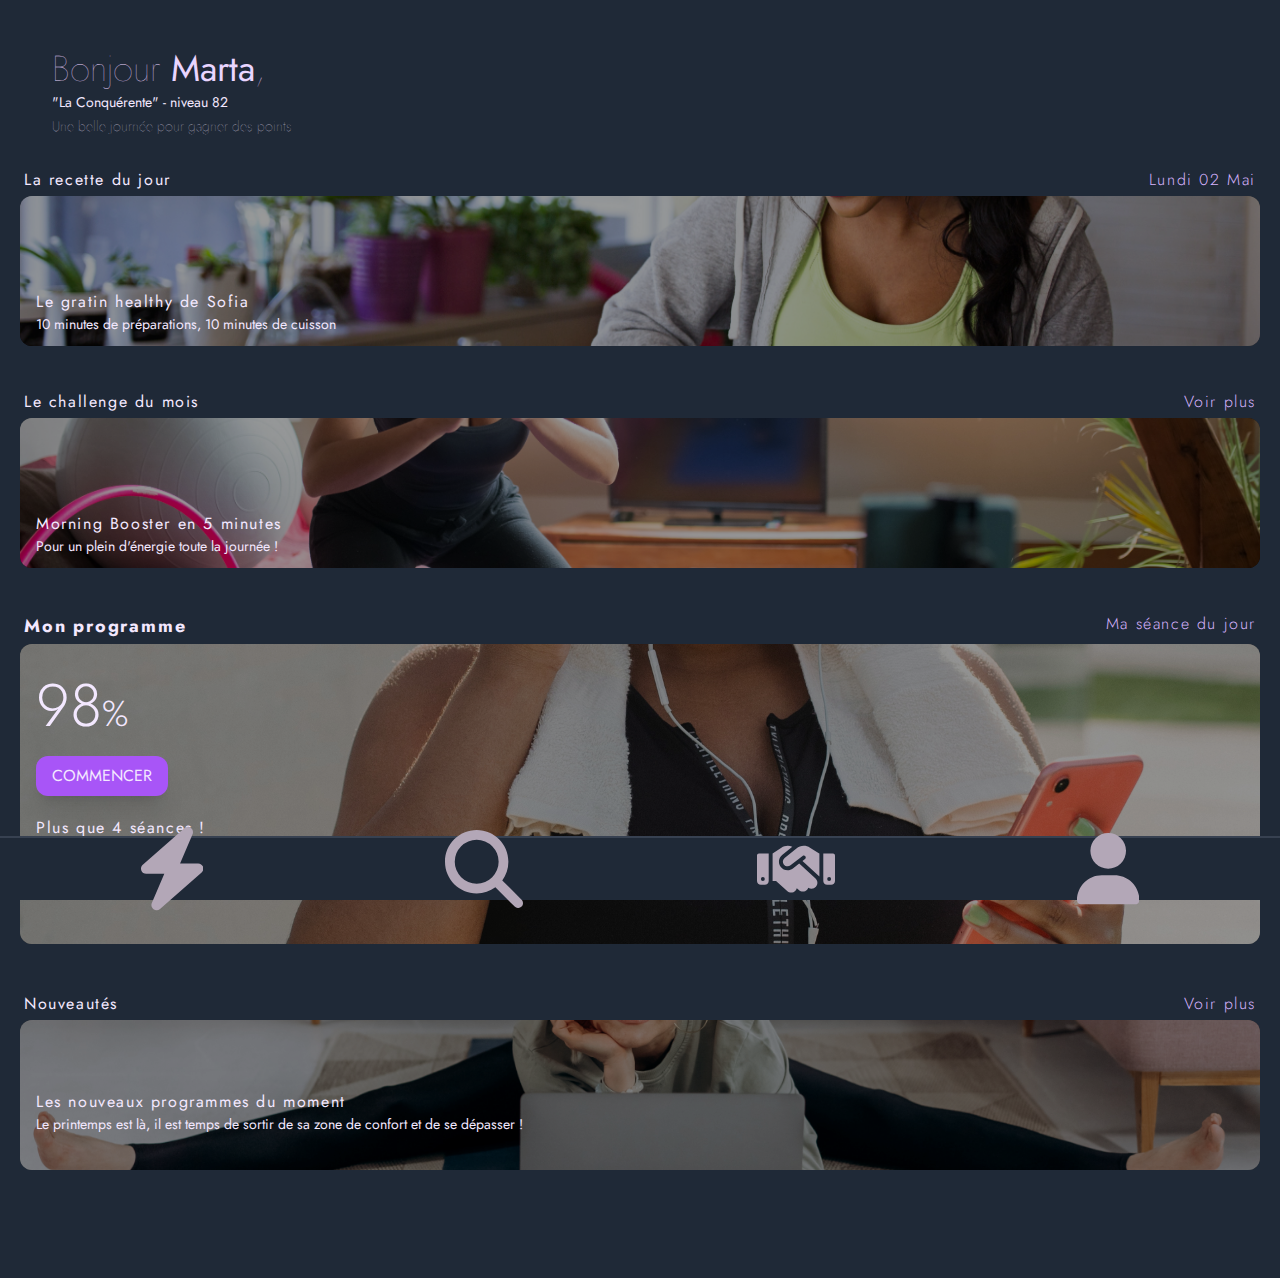
==== src/connected.html @ c0b6ae77 "adds" ====
<html lang="en">
  <head>
    <meta charset="UTF-8" />
    <meta http-equiv="X-UA-Compatible" content="IE=edge" />
    <meta name="viewport" content="width=device-width, initial-scale=1.0" />
    <link href="/src/output.css" rel="stylesheet" />
    <link rel="preconnect" href="https://fonts.googleapis.com">
<link rel="preconnect" href="https://fonts.gstatic.com" crossorigin>
<link href="https://fonts.googleapis.com/css2?family=Jost:ital,wght@0,100;0,200;0,300;0,400;0,500;0,700;0,800;0,900;1,100;1,200;1,300;1,400;1,500;1,600;1,700;1,800;1,900&display=swap" rel="stylesheet">
    <title>AppSport</title>
  </head>
  <body class="bg-gray-800">
        <div class="fixed z-50 bottom-0 w-full bg-gray-800 text-white p-4 flex h-16 border-t-2 border-gray-700">
          <div class="w-full flex items-center">
                <a href="connected.html" class="w-full flex justify-around">
           <svg width="20%" fill="#B3A7B7" class="text-purple-400" xmlns="http://www.w3.org/2000/svg" viewBox="0 0 384 512"><path d="M317.4 44.6c5.9-13.7 1.5-29.7-10.6-38.5s-28.6-8-39.9 1.8l-256 224C.9 240.7-2.6 254.8 2 267.3S18.7 288 32 288H143.5L66.6 467.4c-5.9 13.7-1.5 29.7 10.6 38.5s28.6 8 39.9-1.8l256-224c10-8.8 13.6-22.9 8.9-35.3s-16.6-20.7-30-20.7H240.5L317.4 44.6z"/></svg>
                </svg>
            </a>
        </div>
        <div class="w-full flex items-center">
            <a href="/src/entrainement.html" class="w-full flex justify-around">
                <svg width="25%" fill="#B3A7B7" xmlns="http://www.w3.org/2000/svg" viewBox="0 0 512 512"><path d="M416 208c0 45.9-14.9 88.3-40 122.7L502.6 457.4c12.5 12.5 12.5 32.8 0 45.3s-32.8 12.5-45.3 0L330.7 376c-34.4 25.2-76.8 40-122.7 40C93.1 416 0 322.9 0 208S93.1 0 208 0S416 93.1 416 208zM208 352a144 144 0 1 0 0-288 144 144 0 1 0 0 288z"/></svg>
            </a>
        </div>
        <div class="w-full flex items-center">
            <a href="/src/social.html" class="w-full flex justify-around">
                <svg width="25%" fill="#B3A7B7" xmlns="http://www.w3.org/2000/svg" viewBox="0 0 640 512"><path d="M323.4 85.2l-96.8 78.4c-16.1 13-19.2 36.4-7 53.1c12.9 17.8 38 21.3 55.3 7.8l99.3-77.2c7-5.4 17-4.2 22.5 2.8s4.2 17-2.8 22.5l-20.9 16.2L512 316.8V128h-.7l-3.9-2.5L434.8 79c-15.3-9.8-33.2-15-51.4-15c-21.8 0-43 7.5-60 21.2zm22.8 124.4l-51.7 40.2C263 274.4 217.3 268 193.7 235.6c-22.2-30.5-16.6-73.1 12.7-96.8l83.2-67.3c-11.6-4.9-24.1-7.4-36.8-7.4C234 64 215.7 69.6 200 80l-72 48V352h28.2l91.4 83.4c19.6 17.9 49.9 16.5 67.8-3.1c5.5-6.1 9.2-13.2 11.1-20.6l17 15.6c19.5 17.9 49.9 16.6 67.8-2.9c4.5-4.9 7.8-10.6 9.9-16.5c19.4 13 45.8 10.3 62.1-7.5c17.9-19.5 16.6-49.9-2.9-67.8l-134.2-123zM16 128c-8.8 0-16 7.2-16 16V352c0 17.7 14.3 32 32 32H64c17.7 0 32-14.3 32-32V128H16zM48 320a16 16 0 1 1 0 32 16 16 0 1 1 0-32zM544 128V352c0 17.7 14.3 32 32 32h32c17.7 0 32-14.3 32-32V144c0-8.8-7.2-16-16-16H544zm32 208a16 16 0 1 1 32 0 16 16 0 1 1 -32 0z"/></svg>
            </a>
        </div>
        <div class="w-full flex items-center">
            <a href="/src/user.html"  class="w-full flex justify-around">
                <svg width="20%" fill="#B3A7B7" xmlns="http://www.w3.org/2000/svg" viewBox="0 0 448 512"><path d="M224 256A128 128 0 1 0 224 0a128 128 0 1 0 0 256zm-45.7 48C79.8 304 0 383.8 0 482.3C0 498.7 13.3 512 29.7 512H418.3c16.4 0 29.7-13.3 29.7-29.7C448 383.8 368.2 304 269.7 304H178.3z"/></svg>
            </svg>
        </a>
    </div>
        </div>

        <main class="bg-gray-800 mx-5">
            <h1 class="text-purple-200 text-4xl font-thin pl-8 pt-12">Bonjour <span class="font-normal">Marta</span>,</h1>
            <h2 class="text-purple-100 text-sm font-normal pl-8 pt-1">"La Conquérente" - niveau 82</h2>
            <h2 class="text-purple-100 text-sm font-thin pl-8 pt-1 pb-8">Une belle journée pour gagner des points</h2>


            <a href="#" class="pt-5">
                <div class="flex justify-between pb-1 px-1">
                    <h3 class="text-base text-purple-100 tracking-widest">La recette du jour</h3>
                    <h4 class="text-base text-purple-300 font-light tracking-widest">Lundi 02 Mai</h4>
                </div>

                <a href="" class="">
                    <div class="relative">
                                                    <div class="bg-black w-full h-full rounded-xl z-0 absolute">
                                                        <img class="object-cover w-full h-full rounded-xl" src="../images/cuisine.jpg" alt="">
                                                    </div>

                                                    <div class="bg-black w-full h-1/6 rounded-xl z-20 opacity-40">
                                                    </div>
                    </div>
                    <div class="text-purple-100 -translate-y-14 pl-4">
                        <h4 class="tracking-widest">Le gratin healthy de Sofia</h4>
                        <p class="text-sm">10 minutes de préparations, 10 minutes de cuisson</p>
                    </div>
                </a>
            </a>

            <a href="#" class="py-2">
                <div class="flex justify-between pb-1 px-1">
                    <h3 class="text-base text-purple-100 tracking-widest">Le challenge du mois</h3>
                    <h4 class="text-base text-purple-300 font-light tracking-widest">Voir plus</h4>
                </div>

                <div class="">
                    <div class="relative">
                                                    <div class="bg-black w-full h-full rounded-xl z-0 absolute">
                                                        <img class="object-cover w-full h-full rounded-xl" src="../images/home3.jpg" alt="">
                                                    </div>

                                                    <div class="bg-black w-full h-1/6 rounded-xl z-20 opacity-40">
                                                    </div>
                    </div>
                    <div class="text-purple-100 -translate-y-14 pl-4">
                        <h4 class="tracking-widest">Morning Booster en 5 minutes</h4>
                        <p class="text-sm">Pour un plein d'énergie toute la journée !</p>
                    </div>
                </div>
            </a>

            <a href="#" class="py-2">
                <div class="flex justify-between pb-1 px-1">
                    <h3 class="text-lg text-purple-100 tracking-widest font-bold">Mon programme</h3>
                    <h4 class="text-base text-purple-300 font-light tracking-widest">Ma séance du jour</h4>
                </div>
<div class="text-purple-100 pl-4 first-letter absolute z-20 translate-y-8">
                        <h3 class="text-4xl font-light"><span class="text-6xl">98</span>%</h3>
                        <button href="#" class="bg-purple-500 px-4 py-2 rounded-xl shadow-xl active:bg-purple-800 hover:bg-purple-400 my-5">COMMENCER</button>
                        <h4 class="tracking-widest">Plus que 4 séances !<h4>
                        <p class="text-sm">Chaque jour est une chance de devenir meilleur</p>
                    </div>
                <div class="">
                    <div class="relative">
                                                    <div class="bg-black w-full h-full rounded-xl z-0 absolute">
                                                        <img class="object-cover w-full h-full rounded-xl" src="../images/myprog.jpg" alt="">
                                                    </div>

                                                    <div class="bg-black w-full h-1/3 rounded-xl z-20 opacity-40">
                                                    </div>
                    </div>
                    
                </div>
            </a>

            <a href="#" class="">
                <div class="flex justify-between pb-1 px-1 pt-12">
                    <h3 class="text-base text-purple-100 tracking-widest">Nouveautés</h3>
                    <h4 class="text-base text-purple-300 font-light tracking-widest">Voir plus</h4>
                </div>

                <div class="">
                    <div class="relative">
                                                    <div class="bg-black w-full h-full rounded-xl z-0 absolute">
                                                        <img class="object-cover w-full h-full rounded-xl" src="../images/newprog2.jpg" alt="">
                                                    </div>

                                                    <div class="bg-black w-full h-1/6 rounded-xl z-20 opacity-40">
                                                    </div>
                    </div>
                    <div class="text-purple-100 -translate-y-20 pl-4">
                        <h4 class="tracking-widest">Les nouveaux programmes du moment</h4>
                        <p class="text-sm">Le printemps est là, il est temps de sortir de sa zone de confort et de se dépasser !</p>
                    </div>
                </div>
            </a>
            
            <div class="w-full h-16"></div>

        </main>




  </body>

  <script src="src/index.js"></script>
</html>
---- src/output.css ----
/*
! tailwindcss v3.2.7 | MIT License | https://tailwindcss.com
*/

/*
1. Prevent padding and border from affecting element width. (https://github.com/mozdevs/cssremedy/issues/4)
2. Allow adding a border to an element by just adding a border-width. (https://github.com/tailwindcss/tailwindcss/pull/116)
*/

*,
::before,
::after {
  box-sizing: border-box;
  /* 1 */
  border-width: 0;
  /* 2 */
  border-style: solid;
  /* 2 */
  border-color: #e5e7eb;
  /* 2 */
}

::before,
::after {
  --tw-content: '';
}

/*
1. Use a consistent sensible line-height in all browsers.
2. Prevent adjustments of font size after orientation changes in iOS.
3. Use a more readable tab size.
4. Use the user's configured `sans` font-family by default.
5. Use the user's configured `sans` font-feature-settings by default.
*/

html {
  line-height: 1.5;
  /* 1 */
  -webkit-text-size-adjust: 100%;
  /* 2 */
  -moz-tab-size: 4;
  /* 3 */
  -o-tab-size: 4;
     tab-size: 4;
  /* 3 */
  font-family: ui-sans-serif, system-ui, -apple-system, BlinkMacSystemFont, "Segoe UI", Roboto, "Helvetica Neue", Arial, "Noto Sans", sans-serif, "Apple Color Emoji", "Segoe UI Emoji", "Segoe UI Symbol", "Noto Color Emoji";
  /* 4 */
  font-feature-settings: normal;
  /* 5 */
}

/*
1. Remove the margin in all browsers.
2. Inherit line-height from `html` so users can set them as a class directly on the `html` element.
*/

body {
  margin: 0;
  /* 1 */
  line-height: inherit;
  /* 2 */
}

/*
1. Add the correct height in Firefox.
2. Correct the inheritance of border color in Firefox. (https://bugzilla.mozilla.org/show_bug.cgi?id=190655)
3. Ensure horizontal rules are visible by default.
*/

hr {
  height: 0;
  /* 1 */
  color: inherit;
  /* 2 */
  border-top-width: 1px;
  /* 3 */
}

/*
Add the correct text decoration in Chrome, Edge, and Safari.
*/

abbr:where([title]) {
  -webkit-text-decoration: underline dotted;
          text-decoration: underline dotted;
}

/*
Remove the default font size and weight for headings.
*/

h1,
h2,
h3,
h4,
h5,
h6 {
  font-size: inherit;
  font-weight: inherit;
}

/*
Reset links to optimize for opt-in styling instead of opt-out.
*/

a {
  color: inherit;
  text-decoration: inherit;
}

/*
Add the correct font weight in Edge and Safari.
*/

b,
strong {
  font-weight: bolder;
}

/*
1. Use the user's configured `mono` font family by default.
2. Correct the odd `em` font sizing in all browsers.
*/

code,
kbd,
samp,
pre {
  font-family: ui-monospace, SFMono-Regular, Menlo, Monaco, Consolas, "Liberation Mono", "Courier New", monospace;
  /* 1 */
  font-size: 1em;
  /* 2 */
}

/*
Add the correct font size in all browsers.
*/

small {
  font-size: 80%;
}

/*
Prevent `sub` and `sup` elements from affecting the line height in all browsers.
*/

sub,
sup {
  font-size: 75%;
  line-height: 0;
  position: relative;
  vertical-align: baseline;
}

sub {
  bottom: -0.25em;
}

sup {
  top: -0.5em;
}

/*
1. Remove text indentation from table contents in Chrome and Safari. (https://bugs.chromium.org/p/chromium/issues/detail?id=999088, https://bugs.webkit.org/show_bug.cgi?id=201297)
2. Correct table border color inheritance in all Chrome and Safari. (https://bugs.chromium.org/p/chromium/issues/detail?id=935729, https://bugs.webkit.org/show_bug.cgi?id=195016)
3. Remove gaps between table borders by default.
*/

table {
  text-indent: 0;
  /* 1 */
  border-color: inherit;
  /* 2 */
  border-collapse: collapse;
  /* 3 */
}

/*
1. Change the font styles in all browsers.
2. Remove the margin in Firefox and Safari.
3. Remove default padding in all browsers.
*/

button,
input,
optgroup,
select,
textarea {
  font-family: inherit;
  /* 1 */
  font-size: 100%;
  /* 1 */
  font-weight: inherit;
  /* 1 */
  line-height: inherit;
  /* 1 */
  color: inherit;
  /* 1 */
  margin: 0;
  /* 2 */
  padding: 0;
  /* 3 */
}

/*
Remove the inheritance of text transform in Edge and Firefox.
*/

button,
select {
  text-transform: none;
}

/*
1. Correct the inability to style clickable types in iOS and Safari.
2. Remove default button styles.
*/

button,
[type='button'],
[type='reset'],
[type='submit'] {
  -webkit-appearance: button;
  /* 1 */
  background-color: transparent;
  /* 2 */
  background-image: none;
  /* 2 */
}

/*
Use the modern Firefox focus style for all focusable elements.
*/

:-moz-focusring {
  outline: auto;
}

/*
Remove the additional `:invalid` styles in Firefox. (https://github.com/mozilla/gecko-dev/blob/2f9eacd9d3d995c937b4251a5557d95d494c9be1/layout/style/res/forms.css#L728-L737)
*/

:-moz-ui-invalid {
  box-shadow: none;
}

/*
Add the correct vertical alignment in Chrome and Firefox.
*/

progress {
  vertical-align: baseline;
}

/*
Correct the cursor style of increment and decrement buttons in Safari.
*/

::-webkit-inner-spin-button,
::-webkit-outer-spin-button {
  height: auto;
}

/*
1. Correct the odd appearance in Chrome and Safari.
2. Correct the outline style in Safari.
*/

[type='search'] {
  -webkit-appearance: textfield;
  /* 1 */
  outline-offset: -2px;
  /* 2 */
}

/*
Remove the inner padding in Chrome and Safari on macOS.
*/

::-webkit-search-decoration {
  -webkit-appearance: none;
}

/*
1. Correct the inability to style clickable types in iOS and Safari.
2. Change font properties to `inherit` in Safari.
*/

::-webkit-file-upload-button {
  -webkit-appearance: button;
  /* 1 */
  font: inherit;
  /* 2 */
}

/*
Add the correct display in Chrome and Safari.
*/

summary {
  display: list-item;
}

/*
Removes the default spacing and border for appropriate elements.
*/

blockquote,
dl,
dd,
h1,
h2,
h3,
h4,
h5,
h6,
hr,
figure,
p,
pre {
  margin: 0;
}

fieldset {
  margin: 0;
  padding: 0;
}

legend {
  padding: 0;
}

ol,
ul,
menu {
  list-style: none;
  margin: 0;
  padding: 0;
}

/*
Prevent resizing textareas horizontally by default.
*/

textarea {
  resize: vertical;
}

/*
1. Reset the default placeholder opacity in Firefox. (https://github.com/tailwindlabs/tailwindcss/issues/3300)
2. Set the default placeholder color to the user's configured gray 400 color.
*/

input::-moz-placeholder, textarea::-moz-placeholder {
  opacity: 1;
  /* 1 */
  color: #9ca3af;
  /* 2 */
}

input::placeholder,
textarea::placeholder {
  opacity: 1;
  /* 1 */
  color: #9ca3af;
  /* 2 */
}

/*
Set the default cursor for buttons.
*/

button,
[role="button"] {
  cursor: pointer;
}

/*
Make sure disabled buttons don't get the pointer cursor.
*/

:disabled {
  cursor: default;
}

/*
1. Make replaced elements `display: block` by default. (https://github.com/mozdevs/cssremedy/issues/14)
2. Add `vertical-align: middle` to align replaced elements more sensibly by default. (https://github.com/jensimmons/cssremedy/issues/14#issuecomment-634934210)
   This can trigger a poorly considered lint error in some tools but is included by design.
*/

img,
svg,
video,
canvas,
audio,
iframe,
embed,
object {
  display: block;
  /* 1 */
  vertical-align: middle;
  /* 2 */
}

/*
Constrain images and videos to the parent width and preserve their intrinsic aspect ratio. (https://github.com/mozdevs/cssremedy/issues/14)
*/

img,
video {
  max-width: 100%;
  height: auto;
}

/* Make elements with the HTML hidden attribute stay hidden by default */

[hidden] {
  display: none;
}

*, ::before, ::after {
  --tw-border-spacing-x: 0;
  --tw-border-spacing-y: 0;
  --tw-translate-x: 0;
  --tw-translate-y: 0;
  --tw-rotate: 0;
  --tw-skew-x: 0;
  --tw-skew-y: 0;
  --tw-scale-x: 1;
  --tw-scale-y: 1;
  --tw-pan-x:  ;
  --tw-pan-y:  ;
  --tw-pinch-zoom:  ;
  --tw-scroll-snap-strictness: proximity;
  --tw-ordinal:  ;
  --tw-slashed-zero:  ;
  --tw-numeric-figure:  ;
  --tw-numeric-spacing:  ;
  --tw-numeric-fraction:  ;
  --tw-ring-inset:  ;
  --tw-ring-offset-width: 0px;
  --tw-ring-offset-color: #fff;
  --tw-ring-color: rgb(59 130 246 / 0.5);
  --tw-ring-offset-shadow: 0 0 #0000;
  --tw-ring-shadow: 0 0 #0000;
  --tw-shadow: 0 0 #0000;
  --tw-shadow-colored: 0 0 #0000;
  --tw-blur:  ;
  --tw-brightness:  ;
  --tw-contrast:  ;
  --tw-grayscale:  ;
  --tw-hue-rotate:  ;
  --tw-invert:  ;
  --tw-saturate:  ;
  --tw-sepia:  ;
  --tw-drop-shadow:  ;
  --tw-backdrop-blur:  ;
  --tw-backdrop-brightness:  ;
  --tw-backdrop-contrast:  ;
  --tw-backdrop-grayscale:  ;
  --tw-backdrop-hue-rotate:  ;
  --tw-backdrop-invert:  ;
  --tw-backdrop-opacity:  ;
  --tw-backdrop-saturate:  ;
  --tw-backdrop-sepia:  ;
}

::backdrop {
  --tw-border-spacing-x: 0;
  --tw-border-spacing-y: 0;
  --tw-translate-x: 0;
  --tw-translate-y: 0;
  --tw-rotate: 0;
  --tw-skew-x: 0;
  --tw-skew-y: 0;
  --tw-scale-x: 1;
  --tw-scale-y: 1;
  --tw-pan-x:  ;
  --tw-pan-y:  ;
  --tw-pinch-zoom:  ;
  --tw-scroll-snap-strictness: proximity;
  --tw-ordinal:  ;
  --tw-slashed-zero:  ;
  --tw-numeric-figure:  ;
  --tw-numeric-spacing:  ;
  --tw-numeric-fraction:  ;
  --tw-ring-inset:  ;
  --tw-ring-offset-width: 0px;
  --tw-ring-offset-color: #fff;
  --tw-ring-color: rgb(59 130 246 / 0.5);
  --tw-ring-offset-shadow: 0 0 #0000;
  --tw-ring-shadow: 0 0 #0000;
  --tw-shadow: 0 0 #0000;
  --tw-shadow-colored: 0 0 #0000;
  --tw-blur:  ;
  --tw-brightness:  ;
  --tw-contrast:  ;
  --tw-grayscale:  ;
  --tw-hue-rotate:  ;
  --tw-invert:  ;
  --tw-saturate:  ;
  --tw-sepia:  ;
  --tw-drop-shadow:  ;
  --tw-backdrop-blur:  ;
  --tw-backdrop-brightness:  ;
  --tw-backdrop-contrast:  ;
  --tw-backdrop-grayscale:  ;
  --tw-backdrop-hue-rotate:  ;
  --tw-backdrop-invert:  ;
  --tw-backdrop-opacity:  ;
  --tw-backdrop-saturate:  ;
  --tw-backdrop-sepia:  ;
}

.sr-only {
  position: absolute;
  width: 1px;
  height: 1px;
  padding: 0;
  margin: -1px;
  overflow: hidden;
  clip: rect(0, 0, 0, 0);
  white-space: nowrap;
  border-width: 0;
}

.pointer-events-none {
  pointer-events: none;
}

.fixed {
  position: fixed;
}

.absolute {
  position: absolute;
}

.relative {
  position: relative;
}

.inset-y-0 {
  top: 0px;
  bottom: 0px;
}

.bottom-0 {
  bottom: 0px;
}

.left-0 {
  left: 0px;
}

.top-3 {
  top: 0.75rem;
}

.top-20 {
  top: 5rem;
}

.right-10 {
  right: 2.5rem;
}

.bottom-2 {
  bottom: 0.5rem;
}

.bottom-4 {
  bottom: 1rem;
}

.right-4 {
  right: 1rem;
}

.top-2 {
  top: 0.5rem;
}

.right-3 {
  right: 0.75rem;
}

.left-3 {
  left: 0.75rem;
}

.left-4 {
  left: 1rem;
}

.z-0 {
  z-index: 0;
}

.z-20 {
  z-index: 20;
}

.z-50 {
  z-index: 50;
}

.mx-5 {
  margin-left: 1.25rem;
  margin-right: 1.25rem;
}

.my-5 {
  margin-top: 1.25rem;
  margin-bottom: 1.25rem;
}

.my-1 {
  margin-top: 0.25rem;
  margin-bottom: 0.25rem;
}

.my-3 {
  margin-top: 0.75rem;
  margin-bottom: 0.75rem;
}

.my-4 {
  margin-top: 1rem;
  margin-bottom: 1rem;
}

.my-10 {
  margin-top: 2.5rem;
  margin-bottom: 2.5rem;
}

.mx-2 {
  margin-left: 0.5rem;
  margin-right: 0.5rem;
}

.mx-4 {
  margin-left: 1rem;
  margin-right: 1rem;
}

.mx-1 {
  margin-left: 0.25rem;
  margin-right: 0.25rem;
}

.mx-20 {
  margin-left: 5rem;
  margin-right: 5rem;
}

.mx-12 {
  margin-left: 3rem;
  margin-right: 3rem;
}

.mx-11 {
  margin-left: 2.75rem;
  margin-right: 2.75rem;
}

.-ml-1 {
  margin-left: -0.25rem;
}

.-mr-1 {
  margin-right: -0.25rem;
}

.mb-2 {
  margin-bottom: 0.5rem;
}

.mb-6 {
  margin-bottom: 1.5rem;
}

.ml-2 {
  margin-left: 0.5rem;
}

.mr-2 {
  margin-right: 0.5rem;
}

.mb-10 {
  margin-bottom: 2.5rem;
}

.mt-20 {
  margin-top: 5rem;
}

.mt-10 {
  margin-top: 2.5rem;
}

.block {
  display: block;
}

.flex {
  display: flex;
}

.inline-flex {
  display: inline-flex;
}

.h-1\/3 {
  height: 33.333333%;
}

.h-1\/6 {
  height: 16.666667%;
}

.h-10 {
  height: 2.5rem;
}

.h-24 {
  height: 6rem;
}

.h-28 {
  height: 7rem;
}

.h-3 {
  height: 0.75rem;
}

.h-4 {
  height: 1rem;
}

.h-5 {
  height: 1.25rem;
}

.h-full {
  height: 100%;
}

.h-20 {
  height: 5rem;
}

.h-16 {
  height: 4rem;
}

.w-10 {
  width: 2.5rem;
}

.w-28 {
  width: 7rem;
}

.w-4 {
  width: 1rem;
}

.w-5 {
  width: 1.25rem;
}

.w-7 {
  width: 1.75rem;
}

.w-full {
  width: 100%;
}

.w-20 {
  width: 5rem;
}

.w-1\/3 {
  width: 33.333333%;
}

.w-1\/2 {
  width: 50%;
}

.-translate-y-14 {
  --tw-translate-y: -3.5rem;
  transform: translate(var(--tw-translate-x), var(--tw-translate-y)) rotate(var(--tw-rotate)) skewX(var(--tw-skew-x)) skewY(var(--tw-skew-y)) scaleX(var(--tw-scale-x)) scaleY(var(--tw-scale-y));
}

.-translate-y-20 {
  --tw-translate-y: -5rem;
  transform: translate(var(--tw-translate-x), var(--tw-translate-y)) rotate(var(--tw-rotate)) skewX(var(--tw-skew-x)) skewY(var(--tw-skew-y)) scaleX(var(--tw-scale-x)) scaleY(var(--tw-scale-y));
}

.translate-y-8 {
  --tw-translate-y: 2rem;
  transform: translate(var(--tw-translate-x), var(--tw-translate-y)) rotate(var(--tw-rotate)) skewX(var(--tw-skew-x)) skewY(var(--tw-skew-y)) scaleX(var(--tw-scale-x)) scaleY(var(--tw-scale-y));
}

.flex-col {
  flex-direction: column;
}

.items-start {
  align-items: flex-start;
}

.items-end {
  align-items: flex-end;
}

.items-center {
  align-items: center;
}

.justify-center {
  justify-content: center;
}

.justify-between {
  justify-content: space-between;
}

.justify-around {
  justify-content: space-around;
}

.gap-10 {
  gap: 2.5rem;
}

.gap-4 {
  gap: 1rem;
}

.gap-6 {
  gap: 1.5rem;
}

.gap-5 {
  gap: 1.25rem;
}

.gap-2 {
  gap: 0.5rem;
}

.overflow-hidden {
  overflow: hidden;
}

.rounded {
  border-radius: 0.25rem;
}

.rounded-full {
  border-radius: 9999px;
}

.rounded-lg {
  border-radius: 0.5rem;
}

.rounded-xl {
  border-radius: 0.75rem;
}

.rounded-md {
  border-radius: 0.375rem;
}

.border {
  border-width: 1px;
}

.border-t-2 {
  border-top-width: 2px;
}

.border-blue-700 {
  --tw-border-opacity: 1;
  border-color: rgb(29 78 216 / var(--tw-border-opacity));
}

.border-gray-200 {
  --tw-border-opacity: 1;
  border-color: rgb(229 231 235 / var(--tw-border-opacity));
}

.border-gray-300 {
  --tw-border-opacity: 1;
  border-color: rgb(209 213 219 / var(--tw-border-opacity));
}

.border-gray-700 {
  --tw-border-opacity: 1;
  border-color: rgb(55 65 81 / var(--tw-border-opacity));
}

.bg-\[\#050708\] {
  --tw-bg-opacity: 1;
  background-color: rgb(5 7 8 / var(--tw-bg-opacity));
}

.bg-black {
  --tw-bg-opacity: 1;
  background-color: rgb(0 0 0 / var(--tw-bg-opacity));
}

.bg-blue-700 {
  --tw-bg-opacity: 1;
  background-color: rgb(29 78 216 / var(--tw-bg-opacity));
}

.bg-gray-50 {
  --tw-bg-opacity: 1;
  background-color: rgb(249 250 251 / var(--tw-bg-opacity));
}

.bg-gray-800 {
  --tw-bg-opacity: 1;
  background-color: rgb(31 41 55 / var(--tw-bg-opacity));
}

.bg-purple-500 {
  --tw-bg-opacity: 1;
  background-color: rgb(168 85 247 / var(--tw-bg-opacity));
}

.bg-red-500 {
  --tw-bg-opacity: 1;
  background-color: rgb(239 68 68 / var(--tw-bg-opacity));
}

.bg-white {
  --tw-bg-opacity: 1;
  background-color: rgb(255 255 255 / var(--tw-bg-opacity));
}

.bg-slate-700 {
  --tw-bg-opacity: 1;
  background-color: rgb(51 65 85 / var(--tw-bg-opacity));
}

.bg-slate-800 {
  --tw-bg-opacity: 1;
  background-color: rgb(30 41 59 / var(--tw-bg-opacity));
}

.bg-slate-900 {
  --tw-bg-opacity: 1;
  background-color: rgb(15 23 42 / var(--tw-bg-opacity));
}

.bg-slate-600 {
  --tw-bg-opacity: 1;
  background-color: rgb(71 85 105 / var(--tw-bg-opacity));
}

.object-cover {
  -o-object-fit: cover;
     object-fit: cover;
}

.p-2 {
  padding: 0.5rem;
}

.p-2\.5 {
  padding: 0.625rem;
}

.p-4 {
  padding: 1rem;
}

.p-1 {
  padding: 0.25rem;
}

.px-1 {
  padding-left: 0.25rem;
  padding-right: 0.25rem;
}

.px-4 {
  padding-left: 1rem;
  padding-right: 1rem;
}

.px-5 {
  padding-left: 1.25rem;
  padding-right: 1.25rem;
}

.py-10 {
  padding-top: 2.5rem;
  padding-bottom: 2.5rem;
}

.py-2 {
  padding-top: 0.5rem;
  padding-bottom: 0.5rem;
}

.py-2\.5 {
  padding-top: 0.625rem;
  padding-bottom: 0.625rem;
}

.py-8 {
  padding-top: 2rem;
  padding-bottom: 2rem;
}

.px-6 {
  padding-left: 1.5rem;
  padding-right: 1.5rem;
}

.px-8 {
  padding-left: 2rem;
  padding-right: 2rem;
}

.pb-1 {
  padding-bottom: 0.25rem;
}

.pb-10 {
  padding-bottom: 2.5rem;
}

.pb-4 {
  padding-bottom: 1rem;
}

.pb-8 {
  padding-bottom: 2rem;
}

.pl-10 {
  padding-left: 2.5rem;
}

.pl-3 {
  padding-left: 0.75rem;
}

.pl-4 {
  padding-left: 1rem;
}

.pl-8 {
  padding-left: 2rem;
}

.pt-1 {
  padding-top: 0.25rem;
}

.pt-10 {
  padding-top: 2.5rem;
}

.pt-12 {
  padding-top: 3rem;
}

.pt-20 {
  padding-top: 5rem;
}

.pt-5 {
  padding-top: 1.25rem;
}

.pt-8 {
  padding-top: 2rem;
}

.pt-4 {
  padding-top: 1rem;
}

.pb-2 {
  padding-bottom: 0.5rem;
}

.text-center {
  text-align: center;
}

.text-3xl {
  font-size: 1.875rem;
  line-height: 2.25rem;
}

.text-4xl {
  font-size: 2.25rem;
  line-height: 2.5rem;
}

.text-6xl {
  font-size: 3.75rem;
  line-height: 1;
}

.text-base {
  font-size: 1rem;
  line-height: 1.5rem;
}

.text-lg {
  font-size: 1.125rem;
  line-height: 1.75rem;
}

.text-sm {
  font-size: 0.875rem;
  line-height: 1.25rem;
}

.text-xl {
  font-size: 1.25rem;
  line-height: 1.75rem;
}

.text-xs {
  font-size: 0.75rem;
  line-height: 1rem;
}

.font-bold {
  font-weight: 700;
}

.font-light {
  font-weight: 300;
}

.font-medium {
  font-weight: 500;
}

.font-normal {
  font-weight: 400;
}

.font-thin {
  font-weight: 100;
}

.uppercase {
  text-transform: uppercase;
}

.italic {
  font-style: italic;
}

.tracking-widest {
  letter-spacing: 0.1em;
}

.text-black {
  --tw-text-opacity: 1;
  color: rgb(0 0 0 / var(--tw-text-opacity));
}

.text-blue-600 {
  --tw-text-opacity: 1;
  color: rgb(37 99 235 / var(--tw-text-opacity));
}

.text-gray-500 {
  --tw-text-opacity: 1;
  color: rgb(107 114 128 / var(--tw-text-opacity));
}

.text-gray-900 {
  --tw-text-opacity: 1;
  color: rgb(17 24 39 / var(--tw-text-opacity));
}

.text-purple-100 {
  --tw-text-opacity: 1;
  color: rgb(243 232 255 / var(--tw-text-opacity));
}

.text-purple-200 {
  --tw-text-opacity: 1;
  color: rgb(233 213 255 / var(--tw-text-opacity));
}

.text-purple-300 {
  --tw-text-opacity: 1;
  color: rgb(216 180 254 / var(--tw-text-opacity));
}

.text-purple-400 {
  --tw-text-opacity: 1;
  color: rgb(192 132 252 / var(--tw-text-opacity));
}

.text-red-500 {
  --tw-text-opacity: 1;
  color: rgb(239 68 68 / var(--tw-text-opacity));
}

.text-slate-800 {
  --tw-text-opacity: 1;
  color: rgb(30 41 59 / var(--tw-text-opacity));
}

.text-white {
  --tw-text-opacity: 1;
  color: rgb(255 255 255 / var(--tw-text-opacity));
}

.text-slate-700 {
  --tw-text-opacity: 1;
  color: rgb(51 65 85 / var(--tw-text-opacity));
}

.underline {
  text-decoration-line: underline;
}

.opacity-40 {
  opacity: 0.4;
}

.shadow-sm {
  --tw-shadow: 0 1px 2px 0 rgb(0 0 0 / 0.05);
  --tw-shadow-colored: 0 1px 2px 0 var(--tw-shadow-color);
  box-shadow: var(--tw-ring-offset-shadow, 0 0 #0000), var(--tw-ring-shadow, 0 0 #0000), var(--tw-shadow);
}

.shadow-xl {
  --tw-shadow: 0 20px 25px -5px rgb(0 0 0 / 0.1), 0 8px 10px -6px rgb(0 0 0 / 0.1);
  --tw-shadow-colored: 0 20px 25px -5px var(--tw-shadow-color), 0 8px 10px -6px var(--tw-shadow-color);
  box-shadow: var(--tw-ring-offset-shadow, 0 0 #0000), var(--tw-ring-shadow, 0 0 #0000), var(--tw-shadow);
}

body {
  font-family: 'Jost', sans-serif;
}

/* npx tailwindcss -i ./src/input.css -o ./src/output.css --watch */

.hover\:bg-\[\#050708\]\/80:hover {
  background-color: rgb(5 7 8 / 0.8);
}

.hover\:bg-blue-800:hover {
  --tw-bg-opacity: 1;
  background-color: rgb(30 64 175 / var(--tw-bg-opacity));
}

.hover\:bg-gray-100:hover {
  --tw-bg-opacity: 1;
  background-color: rgb(243 244 246 / var(--tw-bg-opacity));
}

.hover\:bg-purple-400:hover {
  --tw-bg-opacity: 1;
  background-color: rgb(192 132 252 / var(--tw-bg-opacity));
}

.hover\:bg-red-400:hover {
  --tw-bg-opacity: 1;
  background-color: rgb(248 113 113 / var(--tw-bg-opacity));
}

.hover\:underline:hover {
  text-decoration-line: underline;
}

.focus\:border-blue-500:focus {
  --tw-border-opacity: 1;
  border-color: rgb(59 130 246 / var(--tw-border-opacity));
}

.focus\:outline-none:focus {
  outline: 2px solid transparent;
  outline-offset: 2px;
}

.focus\:ring-4:focus {
  --tw-ring-offset-shadow: var(--tw-ring-inset) 0 0 0 var(--tw-ring-offset-width) var(--tw-ring-offset-color);
  --tw-ring-shadow: var(--tw-ring-inset) 0 0 0 calc(4px + var(--tw-ring-offset-width)) var(--tw-ring-color);
  box-shadow: var(--tw-ring-offset-shadow), var(--tw-ring-shadow), var(--tw-shadow, 0 0 #0000);
}

.focus\:ring-\[\#050708\]\/50:focus {
  --tw-ring-color: rgb(5 7 8 / 0.5);
}

.focus\:ring-blue-300:focus {
  --tw-ring-opacity: 1;
  --tw-ring-color: rgb(147 197 253 / var(--tw-ring-opacity));
}

.focus\:ring-blue-500:focus {
  --tw-ring-opacity: 1;
  --tw-ring-color: rgb(59 130 246 / var(--tw-ring-opacity));
}

.focus\:ring-gray-100:focus {
  --tw-ring-opacity: 1;
  --tw-ring-color: rgb(243 244 246 / var(--tw-ring-opacity));
}

.active\:bg-purple-800:active {
  --tw-bg-opacity: 1;
  background-color: rgb(107 33 168 / var(--tw-bg-opacity));
}

.active\:bg-red-800:active {
  --tw-bg-opacity: 1;
  background-color: rgb(153 27 27 / var(--tw-bg-opacity));
}

@media (prefers-color-scheme: dark) {
  .dark\:border-gray-600 {
    --tw-border-opacity: 1;
    border-color: rgb(75 85 99 / var(--tw-border-opacity));
  }

  .dark\:border-gray-700 {
    --tw-border-opacity: 1;
    border-color: rgb(55 65 81 / var(--tw-border-opacity));
  }

  .dark\:bg-blue-600 {
    --tw-bg-opacity: 1;
    background-color: rgb(37 99 235 / var(--tw-bg-opacity));
  }

  .dark\:bg-gray-700 {
    --tw-bg-opacity: 1;
    background-color: rgb(55 65 81 / var(--tw-bg-opacity));
  }

  .dark\:bg-gray-800 {
    --tw-bg-opacity: 1;
    background-color: rgb(31 41 55 / var(--tw-bg-opacity));
  }

  .dark\:bg-white {
    --tw-bg-opacity: 1;
    background-color: rgb(255 255 255 / var(--tw-bg-opacity));
  }

  .dark\:text-blue-500 {
    --tw-text-opacity: 1;
    color: rgb(59 130 246 / var(--tw-text-opacity));
  }

  .dark\:text-gray-300 {
    --tw-text-opacity: 1;
    color: rgb(209 213 219 / var(--tw-text-opacity));
  }

  .dark\:text-gray-400 {
    --tw-text-opacity: 1;
    color: rgb(156 163 175 / var(--tw-text-opacity));
  }

  .dark\:text-gray-900 {
    --tw-text-opacity: 1;
    color: rgb(17 24 39 / var(--tw-text-opacity));
  }

  .dark\:text-white {
    --tw-text-opacity: 1;
    color: rgb(255 255 255 / var(--tw-text-opacity));
  }

  .dark\:placeholder-gray-400::-moz-placeholder {
    --tw-placeholder-opacity: 1;
    color: rgb(156 163 175 / var(--tw-placeholder-opacity));
  }

  .dark\:placeholder-gray-400::placeholder {
    --tw-placeholder-opacity: 1;
    color: rgb(156 163 175 / var(--tw-placeholder-opacity));
  }

  .dark\:ring-offset-gray-800 {
    --tw-ring-offset-color: #1f2937;
  }

  .dark\:hover\:bg-\[\#050708\]\/40:hover {
    background-color: rgb(5 7 8 / 0.4);
  }

  .dark\:hover\:bg-blue-700:hover {
    --tw-bg-opacity: 1;
    background-color: rgb(29 78 216 / var(--tw-bg-opacity));
  }

  .dark\:hover\:bg-gray-200:hover {
    --tw-bg-opacity: 1;
    background-color: rgb(229 231 235 / var(--tw-bg-opacity));
  }

  .dark\:hover\:bg-gray-700:hover {
    --tw-bg-opacity: 1;
    background-color: rgb(55 65 81 / var(--tw-bg-opacity));
  }

  .dark\:focus\:border-blue-500:focus {
    --tw-border-opacity: 1;
    border-color: rgb(59 130 246 / var(--tw-border-opacity));
  }

  .dark\:focus\:ring-blue-500:focus {
    --tw-ring-opacity: 1;
    --tw-ring-color: rgb(59 130 246 / var(--tw-ring-opacity));
  }

  .dark\:focus\:ring-blue-600:focus {
    --tw-ring-opacity: 1;
    --tw-ring-color: rgb(37 99 235 / var(--tw-ring-opacity));
  }

  .dark\:focus\:ring-blue-800:focus {
    --tw-ring-opacity: 1;
    --tw-ring-color: rgb(30 64 175 / var(--tw-ring-opacity));
  }

  .dark\:focus\:ring-gray-600:focus {
    --tw-ring-opacity: 1;
    --tw-ring-color: rgb(75 85 99 / var(--tw-ring-opacity));
  }

  .dark\:focus\:ring-gray-800:focus {
    --tw-ring-opacity: 1;
    --tw-ring-color: rgb(31 41 55 / var(--tw-ring-opacity));
  }

  .dark\:focus\:ring-offset-gray-800:focus {
    --tw-ring-offset-color: #1f2937;
  }
}
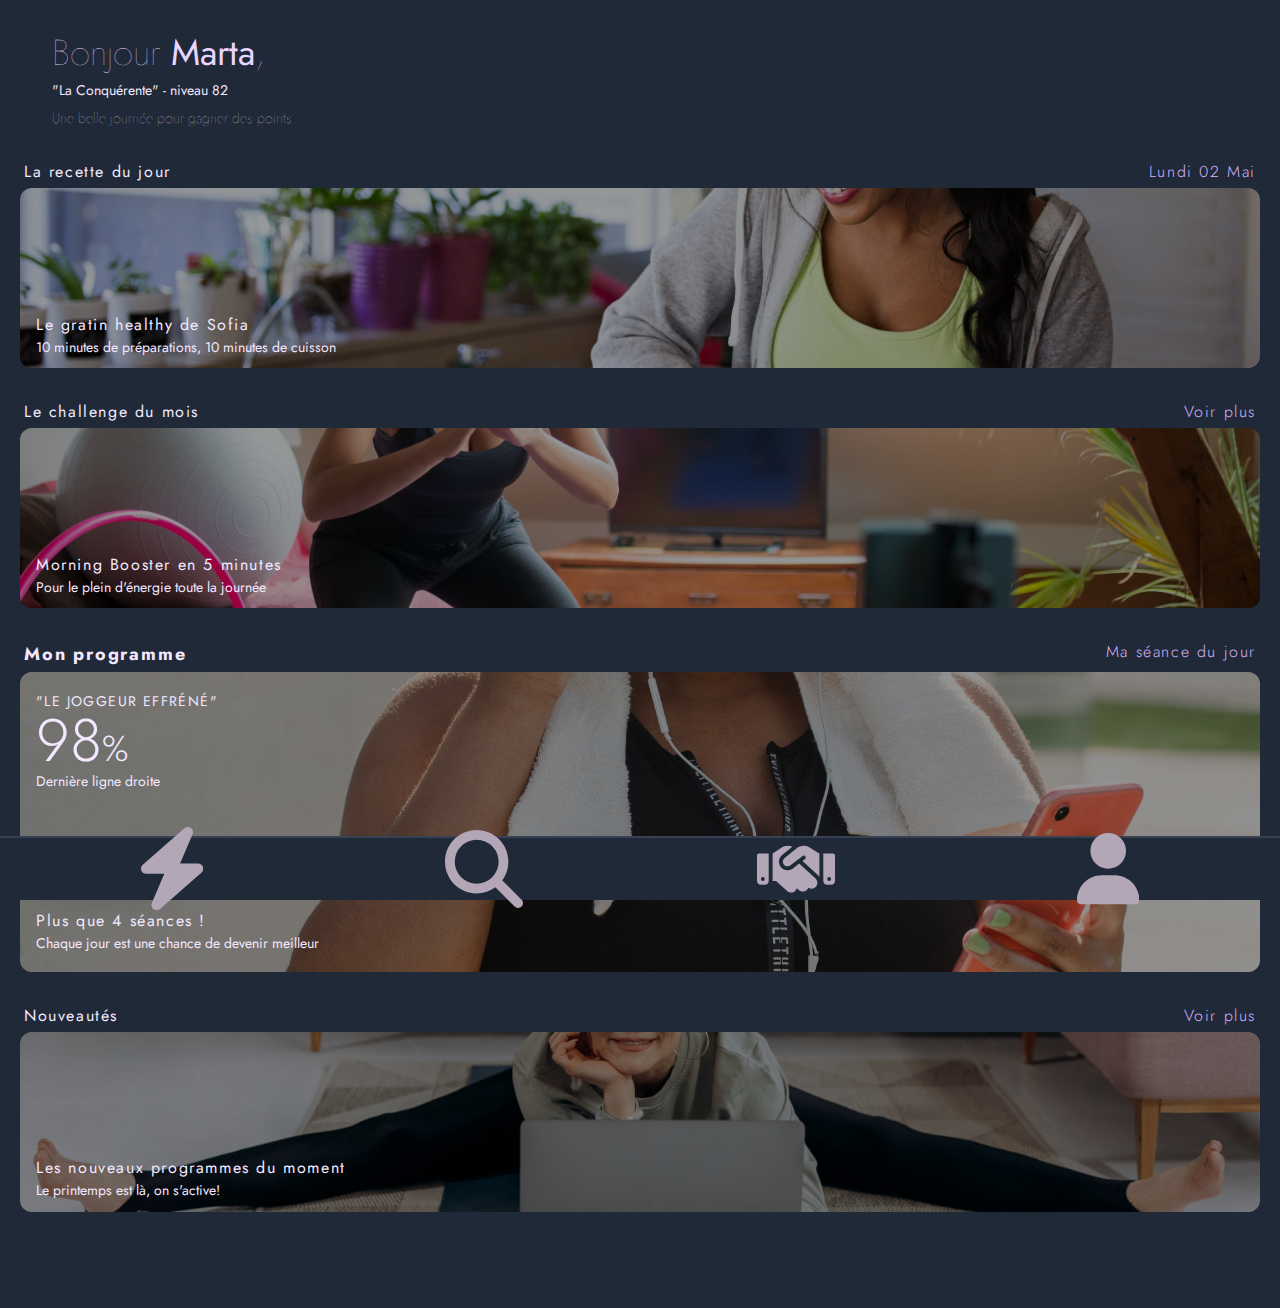
==== commit c0405a48: "ffff" ====
--- a/src/connected.html
+++ b/src/connected.html
@@ -1,144 +1,197 @@
 <html lang="en">
-  <head>
+
+<head>
     <meta charset="UTF-8" />
     <meta http-equiv="X-UA-Compatible" content="IE=edge" />
     <meta name="viewport" content="width=device-width, initial-scale=1.0" />
     <link href="/src/output.css" rel="stylesheet" />
     <link rel="preconnect" href="https://fonts.googleapis.com">
-<link rel="preconnect" href="https://fonts.gstatic.com" crossorigin>
-<link href="https://fonts.googleapis.com/css2?family=Jost:ital,wght@0,100;0,200;0,300;0,400;0,500;0,700;0,800;0,900;1,100;1,200;1,300;1,400;1,500;1,600;1,700;1,800;1,900&display=swap" rel="stylesheet">
+    <link rel="preconnect" href="https://fonts.gstatic.com" crossorigin>
+    <link
+        href="https://fonts.googleapis.com/css2?family=Jost:ital,wght@0,100;0,200;0,300;0,400;0,500;0,700;0,800;0,900;1,100;1,200;1,300;1,400;1,500;1,600;1,700;1,800;1,900&display=swap"
+        rel="stylesheet">
     <title>AppSport</title>
-  </head>
-  <body class="bg-gray-800">
-        <div class="fixed z-50 bottom-0 w-full bg-gray-800 text-white p-4 flex h-16 border-t-2 border-gray-700">
-          <div class="w-full flex items-center">
-                <a href="connected.html" class="w-full flex justify-around">
-           <svg width="20%" fill="#B3A7B7" class="text-purple-400" xmlns="http://www.w3.org/2000/svg" viewBox="0 0 384 512"><path d="M317.4 44.6c5.9-13.7 1.5-29.7-10.6-38.5s-28.6-8-39.9 1.8l-256 224C.9 240.7-2.6 254.8 2 267.3S18.7 288 32 288H143.5L66.6 467.4c-5.9 13.7-1.5 29.7 10.6 38.5s28.6 8 39.9-1.8l256-224c10-8.8 13.6-22.9 8.9-35.3s-16.6-20.7-30-20.7H240.5L317.4 44.6z"/></svg>
+</head>
+
+<body class="bg-gray-800">
+    <div class="fixed z-50 bottom-0 w-full bg-gray-800 text-white p-4 flex h-16 border-t-2 border-gray-700">
+        <div class="w-full flex items-center">
+            <a href="connected.html" class="w-full flex justify-around">
+                <svg width="20%" fill="#B3A7B7" class="text-purple-400" xmlns="http://www.w3.org/2000/svg"
+                    viewBox="0 0 384 512">
+                    <path
+                        d="M317.4 44.6c5.9-13.7 1.5-29.7-10.6-38.5s-28.6-8-39.9 1.8l-256 224C.9 240.7-2.6 254.8 2 267.3S18.7 288 32 288H143.5L66.6 467.4c-5.9 13.7-1.5 29.7 10.6 38.5s28.6 8 39.9-1.8l256-224c10-8.8 13.6-22.9 8.9-35.3s-16.6-20.7-30-20.7H240.5L317.4 44.6z" />
+                </svg>
                 </svg>
             </a>
         </div>
         <div class="w-full flex items-center">
             <a href="/src/entrainement.html" class="w-full flex justify-around">
-                <svg width="25%" fill="#B3A7B7" xmlns="http://www.w3.org/2000/svg" viewBox="0 0 512 512"><path d="M416 208c0 45.9-14.9 88.3-40 122.7L502.6 457.4c12.5 12.5 12.5 32.8 0 45.3s-32.8 12.5-45.3 0L330.7 376c-34.4 25.2-76.8 40-122.7 40C93.1 416 0 322.9 0 208S93.1 0 208 0S416 93.1 416 208zM208 352a144 144 0 1 0 0-288 144 144 0 1 0 0 288z"/></svg>
+                <svg width="25%" fill="#B3A7B7" xmlns="http://www.w3.org/2000/svg" viewBox="0 0 512 512">
+                    <path
+                        d="M416 208c0 45.9-14.9 88.3-40 122.7L502.6 457.4c12.5 12.5 12.5 32.8 0 45.3s-32.8 12.5-45.3 0L330.7 376c-34.4 25.2-76.8 40-122.7 40C93.1 416 0 322.9 0 208S93.1 0 208 0S416 93.1 416 208zM208 352a144 144 0 1 0 0-288 144 144 0 1 0 0 288z" />
+                </svg>
             </a>
         </div>
         <div class="w-full flex items-center">
             <a href="/src/social.html" class="w-full flex justify-around">
-                <svg width="25%" fill="#B3A7B7" xmlns="http://www.w3.org/2000/svg" viewBox="0 0 640 512"><path d="M323.4 85.2l-96.8 78.4c-16.1 13-19.2 36.4-7 53.1c12.9 17.8 38 21.3 55.3 7.8l99.3-77.2c7-5.4 17-4.2 22.5 2.8s4.2 17-2.8 22.5l-20.9 16.2L512 316.8V128h-.7l-3.9-2.5L434.8 79c-15.3-9.8-33.2-15-51.4-15c-21.8 0-43 7.5-60 21.2zm22.8 124.4l-51.7 40.2C263 274.4 217.3 268 193.7 235.6c-22.2-30.5-16.6-73.1 12.7-96.8l83.2-67.3c-11.6-4.9-24.1-7.4-36.8-7.4C234 64 215.7 69.6 200 80l-72 48V352h28.2l91.4 83.4c19.6 17.9 49.9 16.5 67.8-3.1c5.5-6.1 9.2-13.2 11.1-20.6l17 15.6c19.5 17.9 49.9 16.6 67.8-2.9c4.5-4.9 7.8-10.6 9.9-16.5c19.4 13 45.8 10.3 62.1-7.5c17.9-19.5 16.6-49.9-2.9-67.8l-134.2-123zM16 128c-8.8 0-16 7.2-16 16V352c0 17.7 14.3 32 32 32H64c17.7 0 32-14.3 32-32V128H16zM48 320a16 16 0 1 1 0 32 16 16 0 1 1 0-32zM544 128V352c0 17.7 14.3 32 32 32h32c17.7 0 32-14.3 32-32V144c0-8.8-7.2-16-16-16H544zm32 208a16 16 0 1 1 32 0 16 16 0 1 1 -32 0z"/></svg>
+                <svg width="25%" fill="#B3A7B7" xmlns="http://www.w3.org/2000/svg" viewBox="0 0 640 512">
+                    <path
+                        d="M323.4 85.2l-96.8 78.4c-16.1 13-19.2 36.4-7 53.1c12.9 17.8 38 21.3 55.3 7.8l99.3-77.2c7-5.4 17-4.2 22.5 2.8s4.2 17-2.8 22.5l-20.9 16.2L512 316.8V128h-.7l-3.9-2.5L434.8 79c-15.3-9.8-33.2-15-51.4-15c-21.8 0-43 7.5-60 21.2zm22.8 124.4l-51.7 40.2C263 274.4 217.3 268 193.7 235.6c-22.2-30.5-16.6-73.1 12.7-96.8l83.2-67.3c-11.6-4.9-24.1-7.4-36.8-7.4C234 64 215.7 69.6 200 80l-72 48V352h28.2l91.4 83.4c19.6 17.9 49.9 16.5 67.8-3.1c5.5-6.1 9.2-13.2 11.1-20.6l17 15.6c19.5 17.9 49.9 16.6 67.8-2.9c4.5-4.9 7.8-10.6 9.9-16.5c19.4 13 45.8 10.3 62.1-7.5c17.9-19.5 16.6-49.9-2.9-67.8l-134.2-123zM16 128c-8.8 0-16 7.2-16 16V352c0 17.7 14.3 32 32 32H64c17.7 0 32-14.3 32-32V128H16zM48 320a16 16 0 1 1 0 32 16 16 0 1 1 0-32zM544 128V352c0 17.7 14.3 32 32 32h32c17.7 0 32-14.3 32-32V144c0-8.8-7.2-16-16-16H544zm32 208a16 16 0 1 1 32 0 16 16 0 1 1 -32 0z" />
+                </svg>
             </a>
         </div>
         <div class="w-full flex items-center">
-            <a href="/src/user.html"  class="w-full flex justify-around">
-                <svg width="20%" fill="#B3A7B7" xmlns="http://www.w3.org/2000/svg" viewBox="0 0 448 512"><path d="M224 256A128 128 0 1 0 224 0a128 128 0 1 0 0 256zm-45.7 48C79.8 304 0 383.8 0 482.3C0 498.7 13.3 512 29.7 512H418.3c16.4 0 29.7-13.3 29.7-29.7C448 383.8 368.2 304 269.7 304H178.3z"/></svg>
-            </svg>
-        </a>
+            <a href="/src/user.html" class="w-full flex justify-around">
+                <svg width="20%" fill="#B3A7B7" xmlns="http://www.w3.org/2000/svg" viewBox="0 0 448 512">
+                    <path
+                        d="M224 256A128 128 0 1 0 224 0a128 128 0 1 0 0 256zm-45.7 48C79.8 304 0 383.8 0 482.3C0 498.7 13.3 512 29.7 512H418.3c16.4 0 29.7-13.3 29.7-29.7C448 383.8 368.2 304 269.7 304H178.3z" />
+                </svg>
+                </svg>
+            </a>
+        </div>
     </div>
+
+    <main class="bg-gray-800 mx-5">
+        <div class="flex flex-col gap-2 pt-8">
+            <h1 class="text-purple-200 text-4xl font-thin pl-8">Bonjour <span class="font-normal">Marta</span>,
+            </h1>
+            <h2 class="text-purple-100 text-sm font-normal pl-8">"La Conquérente" - niveau 82</h2>
+            <h2 class="text-purple-100 text-sm font-thin pl-8">Une belle journée pour gagner des points</h2>
         </div>
 
-        <main class="bg-gray-800 mx-5">
-            <h1 class="text-purple-200 text-4xl font-thin pl-8 pt-12">Bonjour <span class="font-normal">Marta</span>,</h1>
-            <h2 class="text-purple-100 text-sm font-normal pl-8 pt-1">"La Conquérente" - niveau 82</h2>
-            <h2 class="text-purple-100 text-sm font-thin pl-8 pt-1 pb-8">Une belle journée pour gagner des points</h2>
 
+        <div class="">
 
-            <a href="#" class="pt-5">
+            <div href="#" class="my-8">
                 <div class="flex justify-between pb-1 px-1">
                     <h3 class="text-base text-purple-100 tracking-widest">La recette du jour</h3>
                     <h4 class="text-base text-purple-300 font-light tracking-widest">Lundi 02 Mai</h4>
                 </div>
 
-                <a href="" class="">
-                    <div class="relative">
-                                                    <div class="bg-black w-full h-full rounded-xl z-0 absolute">
-                                                        <img class="object-cover w-full h-full rounded-xl" src="../images/cuisine.jpg" alt="">
-                                                    </div>
-
-                                                    <div class="bg-black w-full h-1/6 rounded-xl z-20 opacity-40">
-                                                    </div>
+                <a href="#" class="py-2">
+                    <div class="text-purple-100 pl-4 first-letter absolute z-20 h-1/5 flex flex-col justify-around">
+                        <div class="h-1/2"></div>
+                        <div>
+                            <h4 class="tracking-widest">Le gratin healthy de Sofia</h4>
+                            <p class="text-sm">10 minutes de préparations, 10 minutes de cuisson</p>
+                        </div>
                     </div>
-                    <div class="text-purple-100 -translate-y-14 pl-4">
-                        <h4 class="tracking-widest">Le gratin healthy de Sofia</h4>
-                        <p class="text-sm">10 minutes de préparations, 10 minutes de cuisson</p>
+                    <div class="">
+                        <div class="relative">
+                            <div class="bg-black w-full h-full rounded-xl z-0 absolute">
+                                <img class="object-cover w-full h-full rounded-xl" src="../images/cuisine.jpg" alt="">
+                            </div>
+                            <div class="bg-black w-full h-1/5 rounded-xl z-20 opacity-40">
+                            </div>
+                        </div>
                     </div>
                 </a>
-            </a>
+            </div>
 
-            <a href="#" class="py-2">
+
+
+            <a href="#" class="my-8">
                 <div class="flex justify-between pb-1 px-1">
                     <h3 class="text-base text-purple-100 tracking-widest">Le challenge du mois</h3>
                     <h4 class="text-base text-purple-300 font-light tracking-widest">Voir plus</h4>
                 </div>
 
-                <div class="">
-                    <div class="relative">
-                                                    <div class="bg-black w-full h-full rounded-xl z-0 absolute">
-                                                        <img class="object-cover w-full h-full rounded-xl" src="../images/home3.jpg" alt="">
-                                                    </div>
-
-                                                    <div class="bg-black w-full h-1/6 rounded-xl z-20 opacity-40">
-                                                    </div>
+                <a href="#" class="py-2">
+                    <div class="text-purple-100 pl-4 first-letter absolute z-20 h-1/5 flex flex-col justify-around">
+                        <div class="h-1/2"></div>
+                        <div>
+                            <h4 class="tracking-widest">Morning Booster en 5 minutes</h4>
+                            <p class="text-sm">Pour le plein d'énergie toute la journée</p>
+                        </div>
                     </div>
-                    <div class="text-purple-100 -translate-y-14 pl-4">
-                        <h4 class="tracking-widest">Morning Booster en 5 minutes</h4>
-                        <p class="text-sm">Pour un plein d'énergie toute la journée !</p>
+                    <div class="">
+                        <div class="relative">
+                            <div class="bg-black w-full h-full rounded-xl z-0 absolute">
+                                <img class="object-cover w-full h-full rounded-xl" src="../images/home3.jpg" alt="">
+                            </div>
+                            <div class="bg-black w-full h-1/5 rounded-xl z-20 opacity-40">
+                            </div>
+                        </div>
                     </div>
-                </div>
+                </a>
             </a>
 
-            <a href="#" class="py-2">
+
+
+            <div href="#" class="my-8">
                 <div class="flex justify-between pb-1 px-1">
                     <h3 class="text-lg text-purple-100 tracking-widest font-bold">Mon programme</h3>
                     <h4 class="text-base text-purple-300 font-light tracking-widest">Ma séance du jour</h4>
                 </div>
-<div class="text-purple-100 pl-4 first-letter absolute z-20 translate-y-8">
+                <div class="text-purple-100 pl-4 first-letter absolute z-20 h-1/3 flex flex-col justify-around">
+                    <div>
+                        <p class="text-sm tracking-widest uppercase">"Le joggeur effréné"</p>
                         <h3 class="text-4xl font-light"><span class="text-6xl">98</span>%</h3>
-                        <button href="#" class="bg-purple-500 px-4 py-2 rounded-xl shadow-xl active:bg-purple-800 hover:bg-purple-400 my-5">COMMENCER</button>
+                        <p class="text-sm">Dernière ligne droite</p>
+                    </div>
+
+                    <div>
+                        <button href="#"
+                            class="bg-purple-500 px-4 py-2 rounded-xl shadow-xl active:bg-purple-800 hover:bg-purple-400 my-5">COMMENCER</button>
                         <h4 class="tracking-widest">Plus que 4 séances !<h4>
-                        <p class="text-sm">Chaque jour est une chance de devenir meilleur</p>
+                                <p class="text-sm">Chaque jour est une chance de devenir meilleur</p>
                     </div>
+
+                </div>
                 <div class="">
                     <div class="relative">
-                                                    <div class="bg-black w-full h-full rounded-xl z-0 absolute">
-                                                        <img class="object-cover w-full h-full rounded-xl" src="../images/myprog.jpg" alt="">
-                                                    </div>
+                        <div class="bg-black w-full h-full rounded-xl z-0 absolute">
+                            <img class="object-cover w-full h-full rounded-xl" src="../images/myprog.jpg" alt="">
+                        </div>
 
-                                                    <div class="bg-black w-full h-1/3 rounded-xl z-20 opacity-40">
-                                                    </div>
+                        <div class="bg-black w-full h-1/3 rounded-xl z-20 opacity-40">
+                        </div>
                     </div>
-                    
+
                 </div>
-            </a>
+            </div>
 
-            <a href="#" class="">
-                <div class="flex justify-between pb-1 px-1 pt-12">
+
+
+            <div href="#" class="my-8">
+                <div class="flex justify-between pb-1 px-1">
                     <h3 class="text-base text-purple-100 tracking-widest">Nouveautés</h3>
                     <h4 class="text-base text-purple-300 font-light tracking-widest">Voir plus</h4>
                 </div>
 
-                <div class="">
-                    <div class="relative">
-                                                    <div class="bg-black w-full h-full rounded-xl z-0 absolute">
-                                                        <img class="object-cover w-full h-full rounded-xl" src="../images/newprog2.jpg" alt="">
-                                                    </div>
-
-                                                    <div class="bg-black w-full h-1/6 rounded-xl z-20 opacity-40">
-                                                    </div>
+                <a href="#" class="py-2">
+                    <div class="text-purple-100 pl-4 first-letter absolute z-20 h-1/5 flex flex-col justify-around">
+                        <div class="h-1/2"></div>
+                        <div>
+                            <h4 class="tracking-widest">Les nouveaux programmes du moment</h4>
+                            <p class="text-sm">Le printemps est là, on s'active!</p>
+                        </div>
                     </div>
-                    <div class="text-purple-100 -translate-y-20 pl-4">
-                        <h4 class="tracking-widest">Les nouveaux programmes du moment</h4>
-                        <p class="text-sm">Le printemps est là, il est temps de sortir de sa zone de confort et de se dépasser !</p>
+                    <div class="">
+                        <div class="relative">
+                            <div class="bg-black w-full h-full rounded-xl z-0 absolute">
+                                <img class="object-cover w-full h-full rounded-xl" src="../images/newprog2.jpg" alt="">
+                            </div>
+                            <div class="bg-black w-full h-1/5 rounded-xl z-20 opacity-40">
+                            </div>
+                        </div>
                     </div>
-                </div>
-            </a>
-            
-            <div class="w-full h-16"></div>
-
-        </main>
+                </a>
+            </div>
 
 
 
 
-  </body>
+            <div class="w-full h-16"></div>
+        </div>
 
-  <script src="src/index.js"></script>
-</html>
+
+    </main>
+
+
+
+
+</body>
+
+</html>--- a/src/output.css
+++ b/src/output.css
@@ -554,46 +554,14 @@
   left: 0px;
 }
 
+.left-4 {
+  left: 1rem;
+}
+
 .top-3 {
   top: 0.75rem;
 }
 
-.top-20 {
-  top: 5rem;
-}
-
-.right-10 {
-  right: 2.5rem;
-}
-
-.bottom-2 {
-  bottom: 0.5rem;
-}
-
-.bottom-4 {
-  bottom: 1rem;
-}
-
-.right-4 {
-  right: 1rem;
-}
-
-.top-2 {
-  top: 0.5rem;
-}
-
-.right-3 {
-  right: 0.75rem;
-}
-
-.left-3 {
-  left: 0.75rem;
-}
-
-.left-4 {
-  left: 1rem;
-}
-
 .z-0 {
   z-index: 0;
 }
@@ -604,6 +572,20 @@
 
 .z-50 {
   z-index: 50;
+}
+
+.m-4 {
+  margin: 1rem;
+}
+
+.mx-11 {
+  margin-left: 2.75rem;
+  margin-right: 2.75rem;
+}
+
+.mx-12 {
+  margin-left: 3rem;
+  margin-right: 3rem;
 }
 
 .mx-5 {
@@ -611,59 +593,34 @@
   margin-right: 1.25rem;
 }
 
+.my-10 {
+  margin-top: 2.5rem;
+  margin-bottom: 2.5rem;
+}
+
 .my-5 {
   margin-top: 1.25rem;
   margin-bottom: 1.25rem;
 }
 
-.my-1 {
-  margin-top: 0.25rem;
-  margin-bottom: 0.25rem;
-}
-
-.my-3 {
-  margin-top: 0.75rem;
-  margin-bottom: 0.75rem;
-}
-
 .my-4 {
   margin-top: 1rem;
   margin-bottom: 1rem;
 }
 
-.my-10 {
-  margin-top: 2.5rem;
-  margin-bottom: 2.5rem;
-}
-
-.mx-2 {
-  margin-left: 0.5rem;
-  margin-right: 0.5rem;
-}
-
-.mx-4 {
-  margin-left: 1rem;
-  margin-right: 1rem;
-}
-
-.mx-1 {
-  margin-left: 0.25rem;
-  margin-right: 0.25rem;
-}
-
-.mx-20 {
-  margin-left: 5rem;
-  margin-right: 5rem;
-}
-
-.mx-12 {
-  margin-left: 3rem;
-  margin-right: 3rem;
-}
-
-.mx-11 {
-  margin-left: 2.75rem;
-  margin-right: 2.75rem;
+.my-2 {
+  margin-top: 0.5rem;
+  margin-bottom: 0.5rem;
+}
+
+.my-20 {
+  margin-top: 5rem;
+  margin-bottom: 5rem;
+}
+
+.my-8 {
+  margin-top: 2rem;
+  margin-bottom: 2rem;
 }
 
 .-ml-1 {
@@ -674,6 +631,10 @@
   margin-right: -0.25rem;
 }
 
+.mb-10 {
+  margin-bottom: 2.5rem;
+}
+
 .mb-2 {
   margin-bottom: 0.5rem;
 }
@@ -690,14 +651,6 @@
   margin-right: 0.5rem;
 }
 
-.mb-10 {
-  margin-bottom: 2.5rem;
-}
-
-.mt-20 {
-  margin-top: 5rem;
-}
-
 .mt-10 {
   margin-top: 2.5rem;
 }
@@ -726,6 +679,14 @@
   height: 2.5rem;
 }
 
+.h-16 {
+  height: 4rem;
+}
+
+.h-20 {
+  height: 5rem;
+}
+
 .h-24 {
   height: 6rem;
 }
@@ -750,12 +711,20 @@
   height: 100%;
 }
 
-.h-20 {
-  height: 5rem;
-}
-
-.h-16 {
-  height: 4rem;
+.h-1\/2 {
+  height: 50%;
+}
+
+.h-1\/5 {
+  height: 20%;
+}
+
+.h-1\/4 {
+  height: 25%;
+}
+
+.w-1\/2 {
+  width: 50%;
 }
 
 .w-10 {
@@ -780,18 +749,6 @@
 
 .w-full {
   width: 100%;
-}
-
-.w-20 {
-  width: 5rem;
-}
-
-.w-1\/3 {
-  width: 33.333333%;
-}
-
-.w-1\/2 {
-  width: 50%;
 }
 
 .-translate-y-14 {
@@ -825,10 +782,6 @@
   align-items: center;
 }
 
-.justify-center {
-  justify-content: center;
-}
-
 .justify-between {
   justify-content: space-between;
 }
@@ -841,6 +794,10 @@
   gap: 2.5rem;
 }
 
+.gap-2 {
+  gap: 0.5rem;
+}
+
 .gap-4 {
   gap: 1rem;
 }
@@ -849,12 +806,8 @@
   gap: 1.5rem;
 }
 
-.gap-5 {
-  gap: 1.25rem;
-}
-
-.gap-2 {
-  gap: 0.5rem;
+.gap-20 {
+  gap: 5rem;
 }
 
 .overflow-hidden {
@@ -873,12 +826,12 @@
   border-radius: 0.5rem;
 }
 
+.rounded-md {
+  border-radius: 0.375rem;
+}
+
 .rounded-xl {
   border-radius: 0.75rem;
-}
-
-.rounded-md {
-  border-radius: 0.375rem;
 }
 
 .border {
@@ -944,29 +897,19 @@
   background-color: rgb(239 68 68 / var(--tw-bg-opacity));
 }
 
+.bg-slate-600 {
+  --tw-bg-opacity: 1;
+  background-color: rgb(71 85 105 / var(--tw-bg-opacity));
+}
+
+.bg-slate-700 {
+  --tw-bg-opacity: 1;
+  background-color: rgb(51 65 85 / var(--tw-bg-opacity));
+}
+
 .bg-white {
   --tw-bg-opacity: 1;
   background-color: rgb(255 255 255 / var(--tw-bg-opacity));
-}
-
-.bg-slate-700 {
-  --tw-bg-opacity: 1;
-  background-color: rgb(51 65 85 / var(--tw-bg-opacity));
-}
-
-.bg-slate-800 {
-  --tw-bg-opacity: 1;
-  background-color: rgb(30 41 59 / var(--tw-bg-opacity));
-}
-
-.bg-slate-900 {
-  --tw-bg-opacity: 1;
-  background-color: rgb(15 23 42 / var(--tw-bg-opacity));
-}
-
-.bg-slate-600 {
-  --tw-bg-opacity: 1;
-  background-color: rgb(71 85 105 / var(--tw-bg-opacity));
 }
 
 .object-cover {
@@ -974,6 +917,10 @@
      object-fit: cover;
 }
 
+.p-1 {
+  padding: 0.25rem;
+}
+
 .p-2 {
   padding: 0.5rem;
 }
@@ -986,8 +933,8 @@
   padding: 1rem;
 }
 
-.p-1 {
-  padding: 0.25rem;
+.p-5 {
+  padding: 1.25rem;
 }
 
 .px-1 {
@@ -1005,11 +952,6 @@
   padding-right: 1.25rem;
 }
 
-.py-10 {
-  padding-top: 2.5rem;
-  padding-bottom: 2.5rem;
-}
-
 .py-2 {
   padding-top: 0.5rem;
   padding-bottom: 0.5rem;
@@ -1020,29 +962,30 @@
   padding-bottom: 0.625rem;
 }
 
+.py-5 {
+  padding-top: 1.25rem;
+  padding-bottom: 1.25rem;
+}
+
 .py-8 {
   padding-top: 2rem;
   padding-bottom: 2rem;
 }
 
-.px-6 {
-  padding-left: 1.5rem;
-  padding-right: 1.5rem;
-}
-
-.px-8 {
-  padding-left: 2rem;
-  padding-right: 2rem;
+.py-1 {
+  padding-top: 0.25rem;
+  padding-bottom: 0.25rem;
+}
+
+.py-4 {
+  padding-top: 1rem;
+  padding-bottom: 1rem;
 }
 
 .pb-1 {
   padding-bottom: 0.25rem;
 }
 
-.pb-10 {
-  padding-bottom: 2.5rem;
-}
-
 .pb-4 {
   padding-bottom: 1rem;
 }
@@ -1071,32 +1014,28 @@
   padding-top: 0.25rem;
 }
 
+.pt-12 {
+  padding-top: 3rem;
+}
+
+.pt-20 {
+  padding-top: 5rem;
+}
+
+.pt-4 {
+  padding-top: 1rem;
+}
+
+.pt-5 {
+  padding-top: 1.25rem;
+}
+
+.pt-8 {
+  padding-top: 2rem;
+}
+
 .pt-10 {
   padding-top: 2.5rem;
-}
-
-.pt-12 {
-  padding-top: 3rem;
-}
-
-.pt-20 {
-  padding-top: 5rem;
-}
-
-.pt-5 {
-  padding-top: 1.25rem;
-}
-
-.pt-8 {
-  padding-top: 2rem;
-}
-
-.pt-4 {
-  padding-top: 1rem;
-}
-
-.pb-2 {
-  padding-bottom: 0.5rem;
 }
 
 .text-center {
@@ -1228,11 +1167,6 @@
 .text-white {
   --tw-text-opacity: 1;
   color: rgb(255 255 255 / var(--tw-text-opacity));
-}
-
-.text-slate-700 {
-  --tw-text-opacity: 1;
-  color: rgb(51 65 85 / var(--tw-text-opacity));
 }
 
 .underline {
@@ -1261,6 +1195,16 @@
 
 /* npx tailwindcss -i ./src/input.css -o ./src/output.css --watch */
 
+.placeholder\:text-xs::-moz-placeholder {
+  font-size: 0.75rem;
+  line-height: 1rem;
+}
+
+.placeholder\:text-xs::placeholder {
+  font-size: 0.75rem;
+  line-height: 1rem;
+}
+
 .hover\:bg-\[\#050708\]\/80:hover {
   background-color: rgb(5 7 8 / 0.8);
 }
